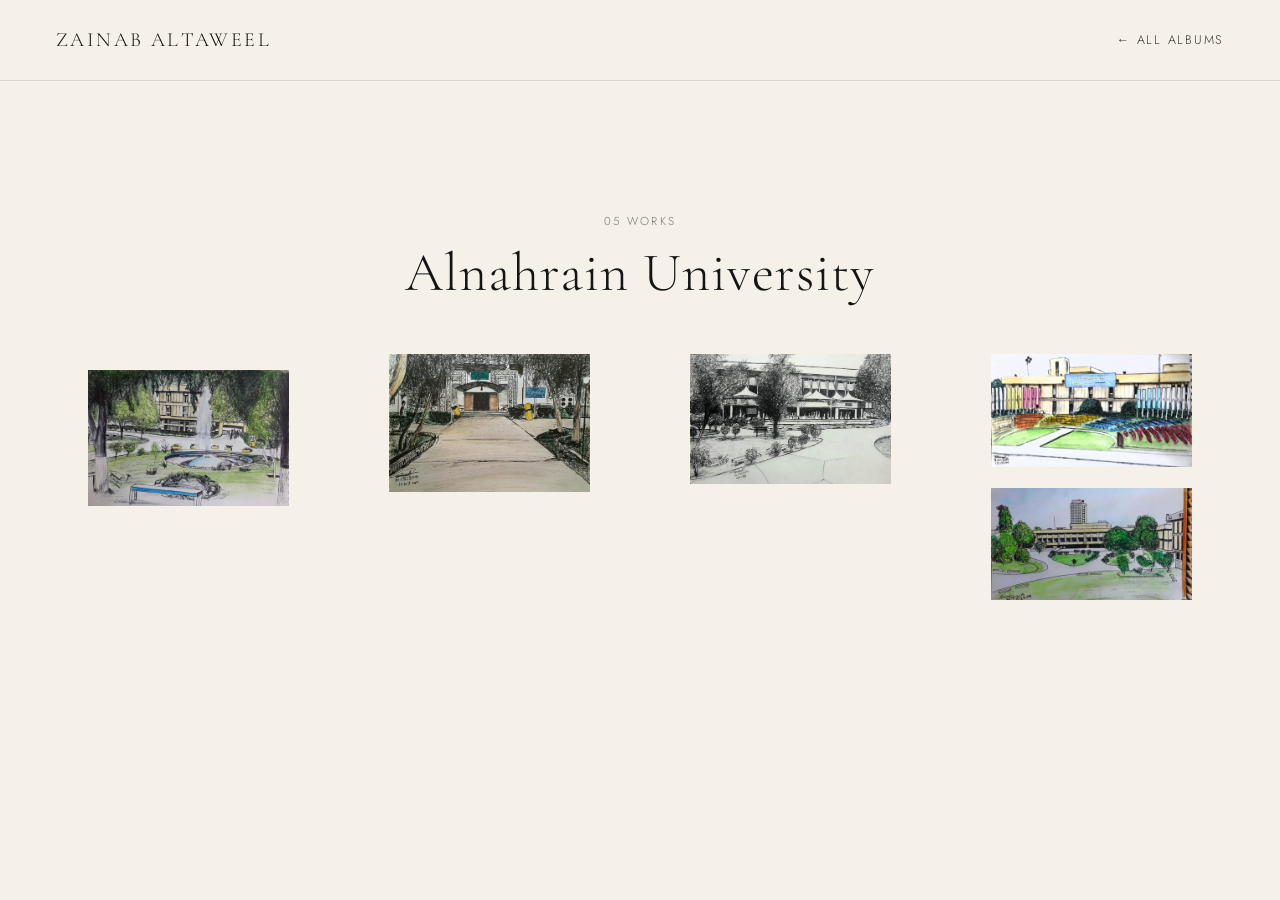
==== site/albums/alnahrain-university/index.html @ bb5d8348 "Add files via upload" ====
<!doctype html>
<html lang="en">
<head>
<meta charset="utf-8">
<meta name="viewport" content="width=device-width, initial-scale=1">
<title>Alnahrain University — Zainab Altaweel</title>
<link rel="preconnect" href="https://fonts.googleapis.com">
<link rel="preconnect" href="https://fonts.gstatic.com" crossorigin>
<link href="https://fonts.googleapis.com/css2?family=Cormorant+Garamond:wght@300;400;500&family=Jost:wght@300;400;500&family=Amiri:wght@400;700&display=swap" rel="stylesheet">
<link rel="stylesheet" href="../../assets/css/style.css">
</head>
<body>

<header class="topbar topbar--light">
  <a class="brand" href="../../index.html">Zainab Altaweel</a>
  <a class="back-link" href="../../index.html">&larr; All Albums</a>
</header>

<header class="album-header">
  <p class="album-header__count">05 works</p>
  <h1 class="album-header__title display">Alnahrain University</h1>
</header>

<main class="masonry">
  <figure class="masonry__item" style="aspect-ratio:1.4724"><img src="../../assets/images/alnahrain-university/01.jpg" width="960" height="652" loading="lazy" alt=""></figure>
  <figure class="masonry__item" style="aspect-ratio:1.4502"><img src="../../assets/images/alnahrain-university/02.jpg" width="960" height="662" loading="lazy" alt=""></figure>
  <figure class="masonry__item" style="aspect-ratio:1.5434"><img src="../../assets/images/alnahrain-university/03.jpg" width="960" height="622" loading="lazy" alt=""></figure>
  <figure class="masonry__item" style="aspect-ratio:1.7712"><img src="../../assets/images/alnahrain-university/04.jpg" width="960" height="542" loading="lazy" alt=""></figure>
  <figure class="masonry__item" style="aspect-ratio:1.7910"><img src="../../assets/images/alnahrain-university/05.jpg" width="960" height="536" loading="lazy" alt=""></figure>
</main>

<script type="application/json" id="album-data">{"slug": "alnahrain-university", "title": "Alnahrain University", "images": [{"file": "01.jpg", "width": 960, "height": 652}, {"file": "02.jpg", "width": 960, "height": 662}, {"file": "03.jpg", "width": 960, "height": 622}, {"file": "04.jpg", "width": 960, "height": 542}, {"file": "05.jpg", "width": 960, "height": 536}]}</script>
<script src="../../assets/js/lightbox.js"></script>
<script>
  var ALBUM = JSON.parse(document.getElementById('album-data').textContent);
  PortfolioLightbox.init(ALBUM);
</script>
</body>
</html>
---- site/assets/css/style.css ----
/* ============================================================
   Zainab Altaweel — Art Portfolio
   Palette: cream / near-black / white. No accent color.
   Type: Cormorant Garamond (display) + Jost (ui/body) + Amiri (Arabic)
   ============================================================ */

:root {
  --cream: #F5F1E8;
  --ink: #141414;
  --white: #FFFFFF;
  --line: rgba(20, 20, 20, 0.12);
  --line-on-dark: rgba(245, 241, 232, 0.16);
  --max-width: 1400px;
}

* { box-sizing: border-box; }

html { scroll-behavior: smooth; }

body {
  margin: 0;
  background: var(--cream);
  color: var(--ink);
  font-family: 'Jost', sans-serif;
  font-weight: 300;
  -webkit-font-smoothing: antialiased;
}

img { max-width: 100%; display: block; }

a { color: inherit; text-decoration: none; }

.display {
  font-family: 'Cormorant Garamond', serif;
  font-weight: 300;
  letter-spacing: 0.02em;
}

/* Arabic-script text */
.rtl-text {
  font-family: 'Amiri', 'Cormorant Garamond', serif;
  direction: rtl;
  unicode-bidi: isolate;
  line-height: 1.9;
}

/* ---------- Top bar ---------- */
.topbar {
  position: absolute;
  top: 0;
  left: 0;
  right: 0;
  z-index: 20;
  display: flex;
  align-items: center;
  justify-content: space-between;
  padding: 28px clamp(20px, 5vw, 56px);
  color: var(--white);
  mix-blend-mode: difference;
}

.topbar--light {
  position: static;
  color: var(--ink);
  mix-blend-mode: normal;
  background: var(--cream);
  border-bottom: 1px solid var(--line);
}

.brand {
  font-family: 'Cormorant Garamond', serif;
  font-size: 1.25rem;
  letter-spacing: 0.12em;
  text-transform: uppercase;
}

.back-link {
  font-size: 0.78rem;
  letter-spacing: 0.14em;
  text-transform: uppercase;
  opacity: 0.85;
}
.back-link:hover { opacity: 1; }

/* ---------- Hero ---------- */
.hero {
  position: relative;
  height: 92vh;
  min-height: 480px;
  width: 100%;
  overflow: hidden;
  background: linear-gradient(160deg, #1c1c1c 0%, var(--ink) 55%, #0d0d0d 100%);
  display: flex;
  align-items: center;
  justify-content: center;
}

.hero__placeholder-pattern {
  position: absolute;
  inset: 0;
  opacity: 0.5;
  background-image:
    repeating-linear-gradient(45deg, rgba(245,241,232,0.035) 0, rgba(245,241,232,0.035) 1px, transparent 1px, transparent 34px),
    repeating-linear-gradient(-45deg, rgba(245,241,232,0.035) 0, rgba(245,241,232,0.035) 1px, transparent 1px, transparent 34px);
}

.hero__content {
  position: relative;
  z-index: 2;
  text-align: center;
  color: var(--cream);
  padding: 0 24px;
}

.hero__name {
  font-size: clamp(2.6rem, 8vw, 6rem);
  line-height: 1.05;
  margin: 0 0 18px;
  font-weight: 300;
}

.hero__tagline {
  font-family: 'Jost', sans-serif;
  font-weight: 300;
  font-size: clamp(0.78rem, 1.4vw, 0.95rem);
  letter-spacing: 0.32em;
  text-transform: uppercase;
  opacity: 0.82;
  margin: 0;
}

.hero__note {
  position: absolute;
  bottom: 22px;
  left: 0;
  right: 0;
  text-align: center;
  font-size: 0.68rem;
  letter-spacing: 0.08em;
  color: rgba(245,241,232,0.35);
}

/* ---------- Albums section (dark) ---------- */
.albums-section {
  background: var(--ink);
  color: var(--cream);
  padding: clamp(56px, 9vw, 120px) clamp(20px, 5vw, 56px) clamp(80px, 10vw, 140px);
}

.section-heading {
  text-align: center;
  margin: 0 0 clamp(40px, 6vw, 76px);
}

.section-heading__eyebrow {
  display: block;
  font-size: 0.72rem;
  letter-spacing: 0.34em;
  text-transform: uppercase;
  opacity: 0.55;
  margin-bottom: 14px;
}

.section-heading__title {
  font-size: clamp(1.9rem, 4vw, 3rem);
  margin: 0;
}

.album-grid {
  max-width: var(--max-width);
  margin: 0 auto;
  display: grid;
  grid-template-columns: repeat(3, 1fr);
  gap: clamp(28px, 3vw, 56px);
}

@media (max-width: 900px) {
  .album-grid { grid-template-columns: repeat(2, 1fr); }
}
@media (max-width: 560px) {
  .album-grid { grid-template-columns: 1fr; max-width: 420px; }
}

.album-card { display: block; }

.album-card__frame {
  background: var(--cream);
  padding: clamp(10px, 1.4vw, 18px);
  box-shadow: 0 18px 40px rgba(0,0,0,0.35);
  transition: transform 0.4s ease, box-shadow 0.4s ease;
}

.album-card:hover .album-card__frame {
  transform: translateY(-6px);
  box-shadow: 0 26px 54px rgba(0,0,0,0.45);
}

.album-card__mat {
  overflow: hidden;
  background: var(--ink);
}

.album-card__mat img {
  width: 100%;
  height: 100%;
  aspect-ratio: 4 / 5;
  object-fit: cover;
  transition: transform 0.6s ease;
}

.album-card:hover .album-card__mat img { transform: scale(1.04); }

.album-card__caption {
  display: flex;
  justify-content: space-between;
  align-items: baseline;
  padding-top: 16px;
}

.album-card__title {
  font-family: 'Cormorant Garamond', serif;
  font-size: 1.35rem;
  font-weight: 400;
}

.album-card__count {
  font-size: 0.68rem;
  letter-spacing: 0.12em;
  opacity: 0.6;
}

/* ---------- Footer ---------- */
.site-footer {
  text-align: center;
  padding: 30px 20px;
  font-size: 0.7rem;
  letter-spacing: 0.1em;
  color: var(--ink);
  opacity: 0.55;
  background: var(--cream);
}

/* ---------- Album page ---------- */
.album-header {
  max-width: var(--max-width);
  margin: 0 auto;
  padding: 120px clamp(20px, 5vw, 56px) 40px;
  text-align: center;
}

.album-header__title {
  font-size: clamp(2.1rem, 5vw, 3.4rem);
  margin: 10px 0 8px;
}

.album-header__count {
  font-size: 0.72rem;
  letter-spacing: 0.2em;
  text-transform: uppercase;
  opacity: 0.55;
}

.masonry {
  max-width: var(--max-width);
  margin: 0 auto;
  padding: 0 clamp(16px, 4vw, 48px) 100px;
  column-count: 4;
  column-gap: clamp(14px, 1.6vw, 26px);
}

@media (max-width: 1100px) { .masonry { column-count: 3; } }
@media (max-width: 760px)  { .masonry { column-count: 2; } }
@media (max-width: 460px)  { .masonry { column-count: 1; } }

.masonry__item {
  break-inside: avoid;
  margin-bottom: clamp(14px, 1.6vw, 26px);
  cursor: zoom-in;
  overflow: hidden;
  background: rgba(20,20,20,0.04);
}

.masonry__item img {
  width: 100%;
  height: auto;
  transition: transform 0.5s ease, opacity 0.4s ease;
}

.masonry__item:hover img { transform: scale(1.015); }

.empty-note {
  text-align: center;
  padding: 40px 20px 120px;
  opacity: 0.5;
  font-size: 0.85rem;
}

/* ---------- Lightbox ---------- */
.lightbox {
  position: fixed;
  inset: 0;
  z-index: 100;
  background: rgba(10, 10, 10, 0.96);
  display: none;
  align-items: center;
  justify-content: center;
  flex-direction: column;
  padding: clamp(16px, 4vw, 48px);
}

.lightbox.is-open { display: flex; }

.lightbox__figure {
  max-width: min(1200px, 92vw);
  max-height: 78vh;
  display: flex;
  flex-direction: column;
  align-items: center;
}

.lightbox__img {
  max-width: 100%;
  max-height: 78vh;
  width: auto;
  height: auto;
  box-shadow: 0 20px 60px rgba(0,0,0,0.5);
}

.lightbox__caption {
  margin-top: 22px;
  max-width: 640px;
  text-align: center;
  color: var(--cream);
  font-size: 0.95rem;
  line-height: 1.7;
}

.lightbox__caption[hidden] { display: none; }

.lightbox__close,
.lightbox__nav {
  position: absolute;
  background: none;
  border: none;
  color: var(--cream);
  cursor: pointer;
  font-family: 'Jost', sans-serif;
  opacity: 0.75;
  transition: opacity 0.2s ease;
}
.lightbox__close:hover,
.lightbox__nav:hover { opacity: 1; }

.lightbox__close {
  top: clamp(14px, 3vw, 30px);
  right: clamp(16px, 4vw, 40px);
  font-size: 1.8rem;
  line-height: 1;
}

.lightbox__nav {
  top: 50%;
  transform: translateY(-50%);
  font-size: 2.4rem;
  padding: 10px 16px;
}

.lightbox__nav--prev { left: clamp(4px, 2vw, 24px); }
.lightbox__nav--next { right: clamp(4px, 2vw, 24px); }

.lightbox__counter {
  position: absolute;
  bottom: clamp(14px, 3vw, 28px);
  left: 0;
  right: 0;
  text-align: center;
  color: rgba(245,241,232,0.45);
  font-size: 0.68rem;
  letter-spacing: 0.14em;
}

@media (max-width: 600px) {
  .lightbox__nav { font-size: 1.8rem; padding: 8px 10px; }
}
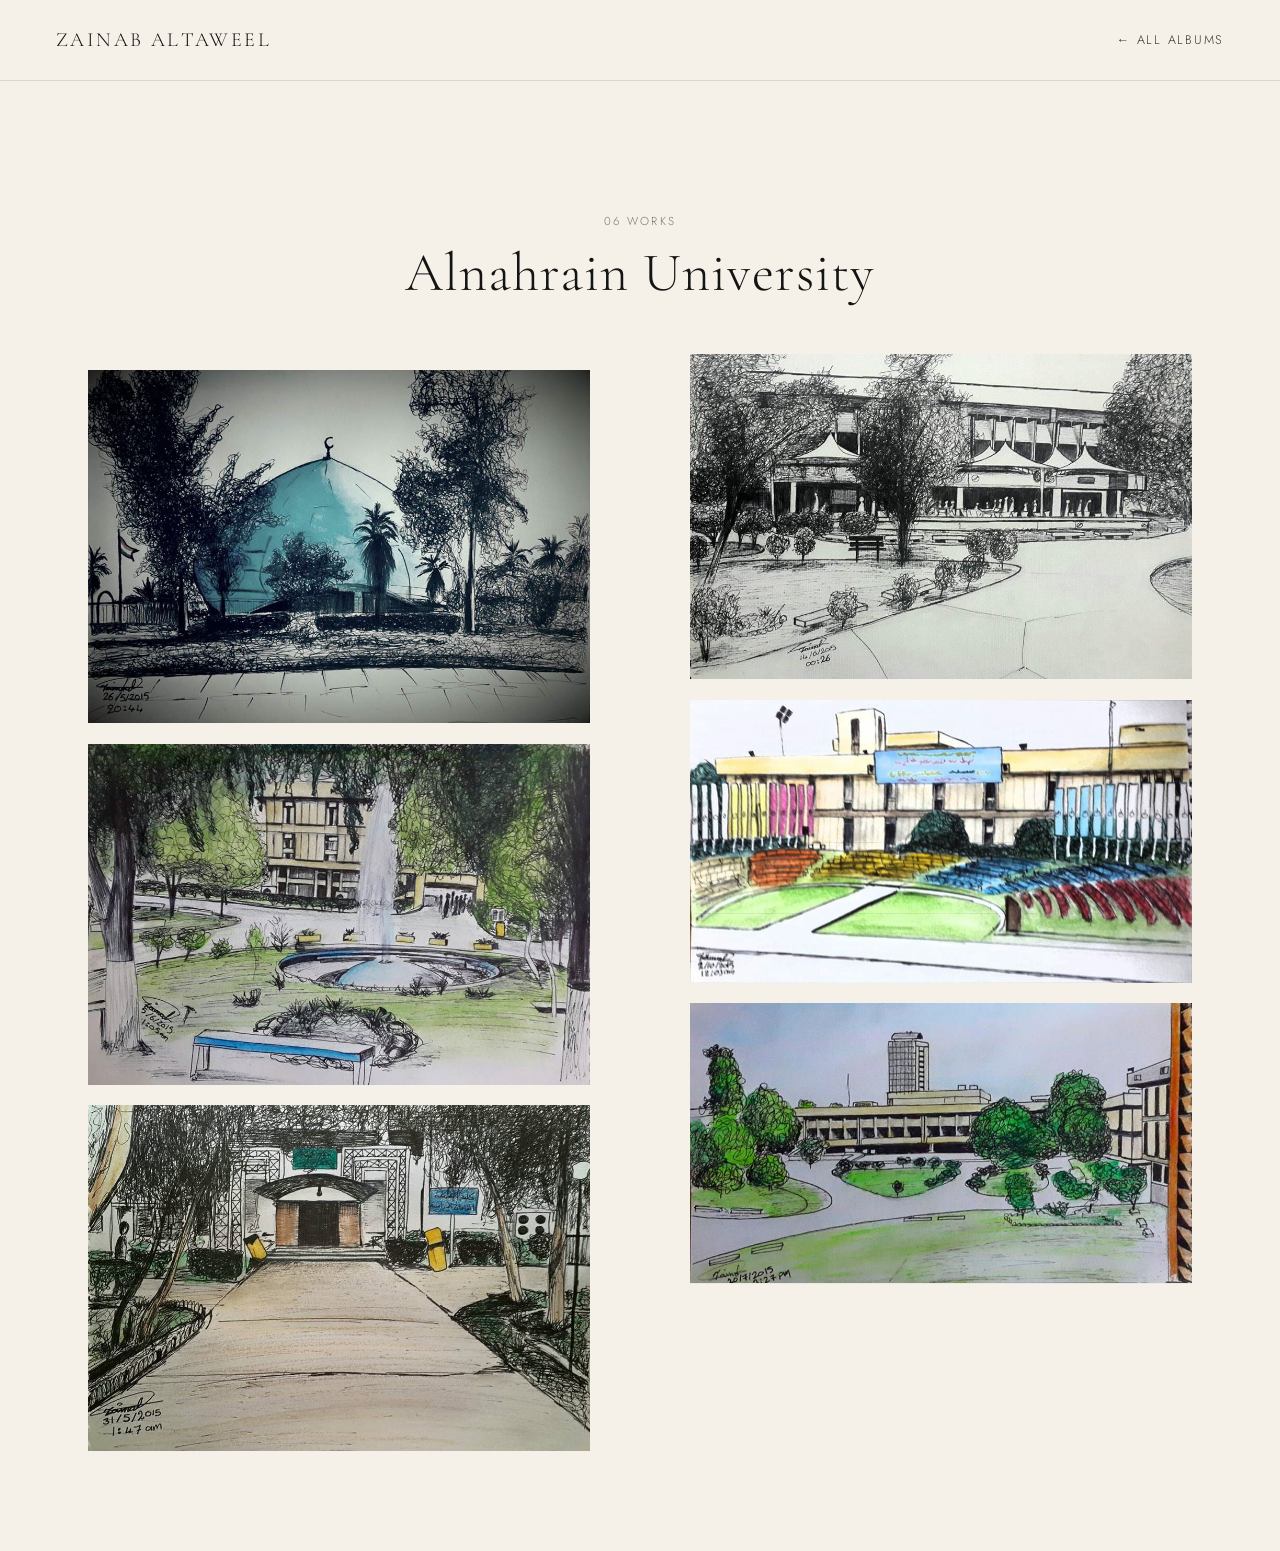
==== commit e599569a: "Update index.html" ====
--- a/site/albums/alnahrain-university/index.html
+++ b/site/albums/alnahrain-university/index.html
@@ -17,11 +17,12 @@
 </header>
 
 <header class="album-header">
-  <p class="album-header__count">05 works</p>
+  <p class="album-header__count">06 works</p>
   <h1 class="album-header__title display">Alnahrain University</h1>
 </header>
 
 <main class="masonry">
+  <figure class="masonry__item" style="aspect-ratio:1.4201"><img src="../../assets/images/alnahrain-university/cover.jpg" width="960" height="676" loading="lazy" alt=""></figure>
   <figure class="masonry__item" style="aspect-ratio:1.4724"><img src="../../assets/images/alnahrain-university/01.jpg" width="960" height="652" loading="lazy" alt=""></figure>
   <figure class="masonry__item" style="aspect-ratio:1.4502"><img src="../../assets/images/alnahrain-university/02.jpg" width="960" height="662" loading="lazy" alt=""></figure>
   <figure class="masonry__item" style="aspect-ratio:1.5434"><img src="../../assets/images/alnahrain-university/03.jpg" width="960" height="622" loading="lazy" alt=""></figure>
@@ -29,7 +30,7 @@
   <figure class="masonry__item" style="aspect-ratio:1.7910"><img src="../../assets/images/alnahrain-university/05.jpg" width="960" height="536" loading="lazy" alt=""></figure>
 </main>
 
-<script type="application/json" id="album-data">{"slug": "alnahrain-university", "title": "Alnahrain University", "images": [{"file": "01.jpg", "width": 960, "height": 652}, {"file": "02.jpg", "width": 960, "height": 662}, {"file": "03.jpg", "width": 960, "height": 622}, {"file": "04.jpg", "width": 960, "height": 542}, {"file": "05.jpg", "width": 960, "height": 536}]}</script>
+<script type="application/json" id="album-data">{"slug": "alnahrain-university", "title": "Alnahrain University", "images": [{"file": "cover.jpg", "width": 960, "height": 676}, {"file": "01.jpg", "width": 960, "height": 652}, {"file": "02.jpg", "width": 960, "height": 662}, {"file": "03.jpg", "width": 960, "height": 622}, {"file": "04.jpg", "width": 960, "height": 542}, {"file": "05.jpg", "width": 960, "height": 536}]}</script>
 <script src="../../assets/js/lightbox.js"></script>
 <script>
   var ALBUM = JSON.parse(document.getElementById('album-data').textContent);
--- a/site/assets/css/style.css
+++ b/site/assets/css/style.css
@@ -264,13 +264,11 @@
   max-width: var(--max-width);
   margin: 0 auto;
   padding: 0 clamp(16px, 4vw, 48px) 100px;
-  column-count: 4;
+    column-count: 2;
   column-gap: clamp(14px, 1.6vw, 26px);
 }
 
-@media (max-width: 1100px) { .masonry { column-count: 3; } }
-@media (max-width: 760px)  { .masonry { column-count: 2; } }
-@media (max-width: 460px)  { .masonry { column-count: 1; } }
+@media (max-width: 700px)  { .masonry { column-count: 1; } }
 
 .masonry__item {
   break-inside: avoid;
